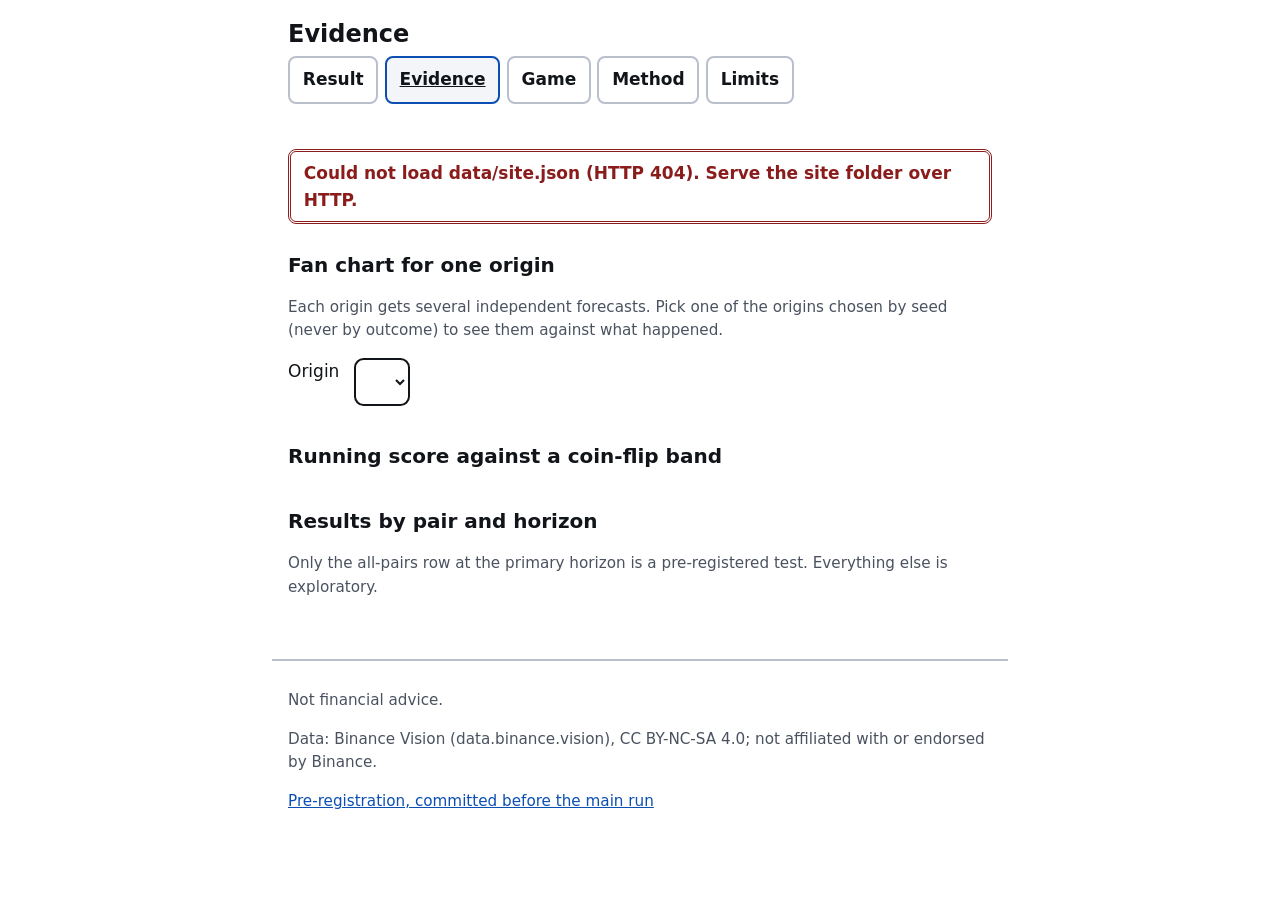
==== site/evidence.html @ 2440e0bf "Phase 5: static site against synthetic data Co-Authored-By: Claude Sonnet 5.5 <noreply@anthropic.com" ====
<!doctype html>
<html lang="en">
<head>
  <meta charset="utf-8">
  <meta name="viewport" content="width=device-width, initial-scale=1">
  <meta name="color-scheme" content="light dark">
  <title>Kronos Lab: evidence</title>
  <link rel="stylesheet" href="style.css">
  <script src="js/config.js" defer></script>
  <script src="js/common.js" defer></script>
  <script src="js/svg.js" defer></script>
  <script src="js/evidence.js" defer></script>
</head>
<body>
  <div id="synthetic-banner" role="status" hidden></div>
  <header class="site">
    <h1>Evidence</h1>
    <nav aria-label="Pages">
    <a href="index.html">Result</a>
    <a href="evidence.html" aria-current="page">Evidence</a>
    <a href="game.html">Game</a>
    <a href="method.html">Method</a>
    <a href="limits.html">Limits</a>
    </nav>
  </header>
  <main>
    <p id="load-error" class="warn" role="alert" hidden></p>

    <section aria-labelledby="h-fan">
      <h2 id="h-fan">Fan chart for one origin</h2>
      <p class="small">Each origin gets several independent forecasts. Pick one of the origins chosen by seed (never by outcome) to see them against what happened.</p>
      <div class="row"><label for="origin">Origin&nbsp;</label><select id="origin"></select></div>
      <div id="fan"></div>
      <ul class="legend" id="fan-legend"></ul>
      <p id="fan-caption" aria-live="polite"></p>
    </section>
    <section aria-labelledby="h-run">
      <h2 id="h-run">Running score against a coin-flip band</h2>
      <div id="running"></div>
      <ul class="legend" id="running-legend"></ul>
      <p class="small" id="running-note"></p>
    </section>
    <section aria-labelledby="h-table">
      <h2 id="h-table">Results by pair and horizon</h2>
      <p class="small">Only the all-pairs row at the primary horizon is a pre-registered test. Everything else is exploratory.</p>
      <div id="results"></div>
    </section>

  </main>
  <footer>
    <p>Not financial advice.</p>
    <p>Data: Binance Vision (data.binance.vision), CC BY-NC-SA 4.0; not affiliated with or endorsed by Binance.</p>
    <p><a data-prereg href="#">Pre-registration, committed before the main run</a></p>
  </footer>
</body>
</html>
---- site/style.css ----
/* Kronos Lab: mobile first, no external fonts or resources. Colours are never the only signal (dash patterns, labels). */
:root {
  --bg: #ffffff; --fg: #111418; --muted: #4a5260; --card: #f3f5f8; --line: #b9c0cc;
  --accent: #0b4fb3; --warn: #8a1c1c; --ok: #14633a;
  --c-kronos: #0b4fb3; --c-actual: #b3470b; --c-band: #8c97a8; --c-sample: #7a8aa8;
  --banner-bg: #b00020; --banner-fg: #ffffff;
}
@media (prefers-color-scheme: dark) {
  :root {
    --bg: #0e1116; --fg: #f1f3f6; --muted: #aab3c2; --card: #1a1f27; --line: #4b5563;
    --accent: #7db2ff; --warn: #ff9b9b; --ok: #7fd9a6;
    --c-kronos: #7db2ff; --c-actual: #ffb27a; --c-band: #9aa6b8; --c-sample: #8d9bb8;
    --banner-bg: #ff5470; --banner-fg: #1a0008;
  }
}
* { box-sizing: border-box; }
html { -webkit-text-size-adjust: 100%; }
body { margin: 0; background: var(--bg); color: var(--fg); font: 1.0625rem/1.55 system-ui, -apple-system, "Segoe UI", Roboto, sans-serif; overflow-wrap: anywhere; }
body.has-banner { padding-top: 3.2rem; }
#synthetic-banner { position: fixed; top: 0; left: 0; right: 0; z-index: 10; padding: .6rem .8rem; text-align: center; font-weight: 800; letter-spacing: .02em;
  background: var(--banner-bg); color: var(--banner-fg); border-bottom: 3px solid var(--fg); }
#synthetic-banner[hidden] { display: none; }
header.site, main, footer { max-width: 46rem; margin: 0 auto; padding: .8rem 1rem; }
header.site h1 { margin: .4rem 0 .2rem; font-size: 1.5rem; line-height: 1.25; }
nav { display: flex; flex-wrap: wrap; gap: .4rem; margin: .4rem 0 .2rem; }
nav a { display: inline-block; min-height: 44px; padding: .55rem .8rem; border: 2px solid var(--line); border-radius: .5rem; color: var(--fg); text-decoration: none; font-weight: 600; }
nav a[aria-current="page"] { border-color: var(--accent); background: var(--card); text-decoration: underline; }
a { color: var(--accent); }
h2 { font-size: 1.25rem; margin: 1.6rem 0 .5rem; }
h3 { font-size: 1.05rem; margin: 1.1rem 0 .3rem; }
.card { background: var(--card); border: 2px solid var(--line); border-radius: .7rem; padding: .8rem 1rem; margin: .8rem 0; }
.headline { font-size: 1.3rem; font-weight: 800; line-height: 1.3; }
.badge { display: inline-block; padding: .05rem .5rem; margin-left: .4rem; border: 2px dashed var(--muted); border-radius: .4rem; font-size: .85rem; font-weight: 700; color: var(--muted); white-space: nowrap; }
.badge.primary { border-style: solid; color: var(--ok); }
.warn { border: 3px double var(--warn); color: var(--warn); font-weight: 800; padding: .5rem .8rem; border-radius: .5rem; }
.warn[hidden], [hidden] { display: none !important; }
dl.stats { display: grid; grid-template-columns: 1fr; gap: .15rem .8rem; margin: .4rem 0; }
dl.stats dt { font-weight: 700; margin-top: .45rem; }
dl.stats dd { margin: 0; }
.tablewrap { overflow-x: auto; -webkit-overflow-scrolling: touch; }
table { border-collapse: collapse; width: 100%; font-size: .95rem; }
th, td { border: 1px solid var(--line); padding: .35rem .5rem; text-align: left; vertical-align: top; }
th { background: var(--card); }
td.num, th.num { text-align: right; font-variant-numeric: tabular-nums; }
tr.primary-row td { font-weight: 700; }
select, button, .btn { font: inherit; color: var(--fg); background: var(--bg); border: 2px solid var(--fg); border-radius: .6rem; min-height: 48px; min-width: 48px; padding: .5rem 1rem; }
button { cursor: pointer; font-weight: 800; }
button:focus-visible, select:focus-visible, a:focus-visible { outline: 4px solid var(--accent); outline-offset: 2px; }
button.call { min-width: 7rem; flex: 1 1 8rem; }
.row { display: flex; flex-wrap: wrap; gap: .6rem; margin: .6rem 0; }
svg.chart { display: block; width: 100%; height: auto; background: var(--bg); border: 2px solid var(--line); border-radius: .5rem; }
svg text { fill: var(--fg); font: .8rem system-ui, sans-serif; }
svg .axis { stroke: var(--muted); stroke-width: 1; }
svg .grid { stroke: var(--line); stroke-width: 1; stroke-dasharray: 1 4; }
svg .s-sample { fill: none; stroke: var(--c-sample); stroke-width: 1.2; stroke-dasharray: 2 3; opacity: .85; }
svg .s-mean { fill: none; stroke: var(--c-kronos); stroke-width: 3.2; }
svg .s-actual { fill: none; stroke: var(--c-actual); stroke-width: 3.2; stroke-dasharray: 9 3 2 3; }
svg .s-zero { fill: none; stroke: var(--muted); stroke-width: 1.4; stroke-dasharray: 5 4; }
svg .s-band { fill: var(--c-band); opacity: .3; stroke: none; }
svg .s-bandedge { fill: none; stroke: var(--c-band); stroke-width: 1.6; stroke-dasharray: 6 3; }
svg .s-median { fill: none; stroke: var(--c-band); stroke-width: 1.4; stroke-dasharray: 1 4; }
svg .candle-up { fill: var(--bg); stroke: var(--fg); stroke-width: 1.2; }
svg .candle-down { fill: var(--fg); stroke: var(--fg); stroke-width: 1.2; }
svg .wick { stroke: var(--fg); stroke-width: 1.2; }
svg .divider { stroke: var(--muted); stroke-width: 1.4; stroke-dasharray: 3 3; }
ul.legend { list-style: none; padding: 0; margin: .5rem 0; display: grid; gap: .3rem; }
ul.legend li { display: flex; align-items: center; gap: .6rem; }
ul.legend svg { width: 3.2rem; height: .9rem; flex: none; }
ul.legend svg line { stroke-width: 3; }
.tallies { display: grid; grid-template-columns: repeat(3, 1fr); gap: .5rem; text-align: center; }
.tallies div { border: 2px solid var(--line); border-radius: .5rem; padding: .4rem; }
.tallies strong { display: block; font-size: 1.4rem; }
footer { border-top: 2px solid var(--line); margin-top: 2rem; color: var(--muted); font-size: .95rem; }
.small { font-size: .95rem; color: var(--muted); }
@media (min-width: 40rem) { dl.stats { grid-template-columns: 17rem 1fr; } dl.stats dt { margin-top: 0; } }
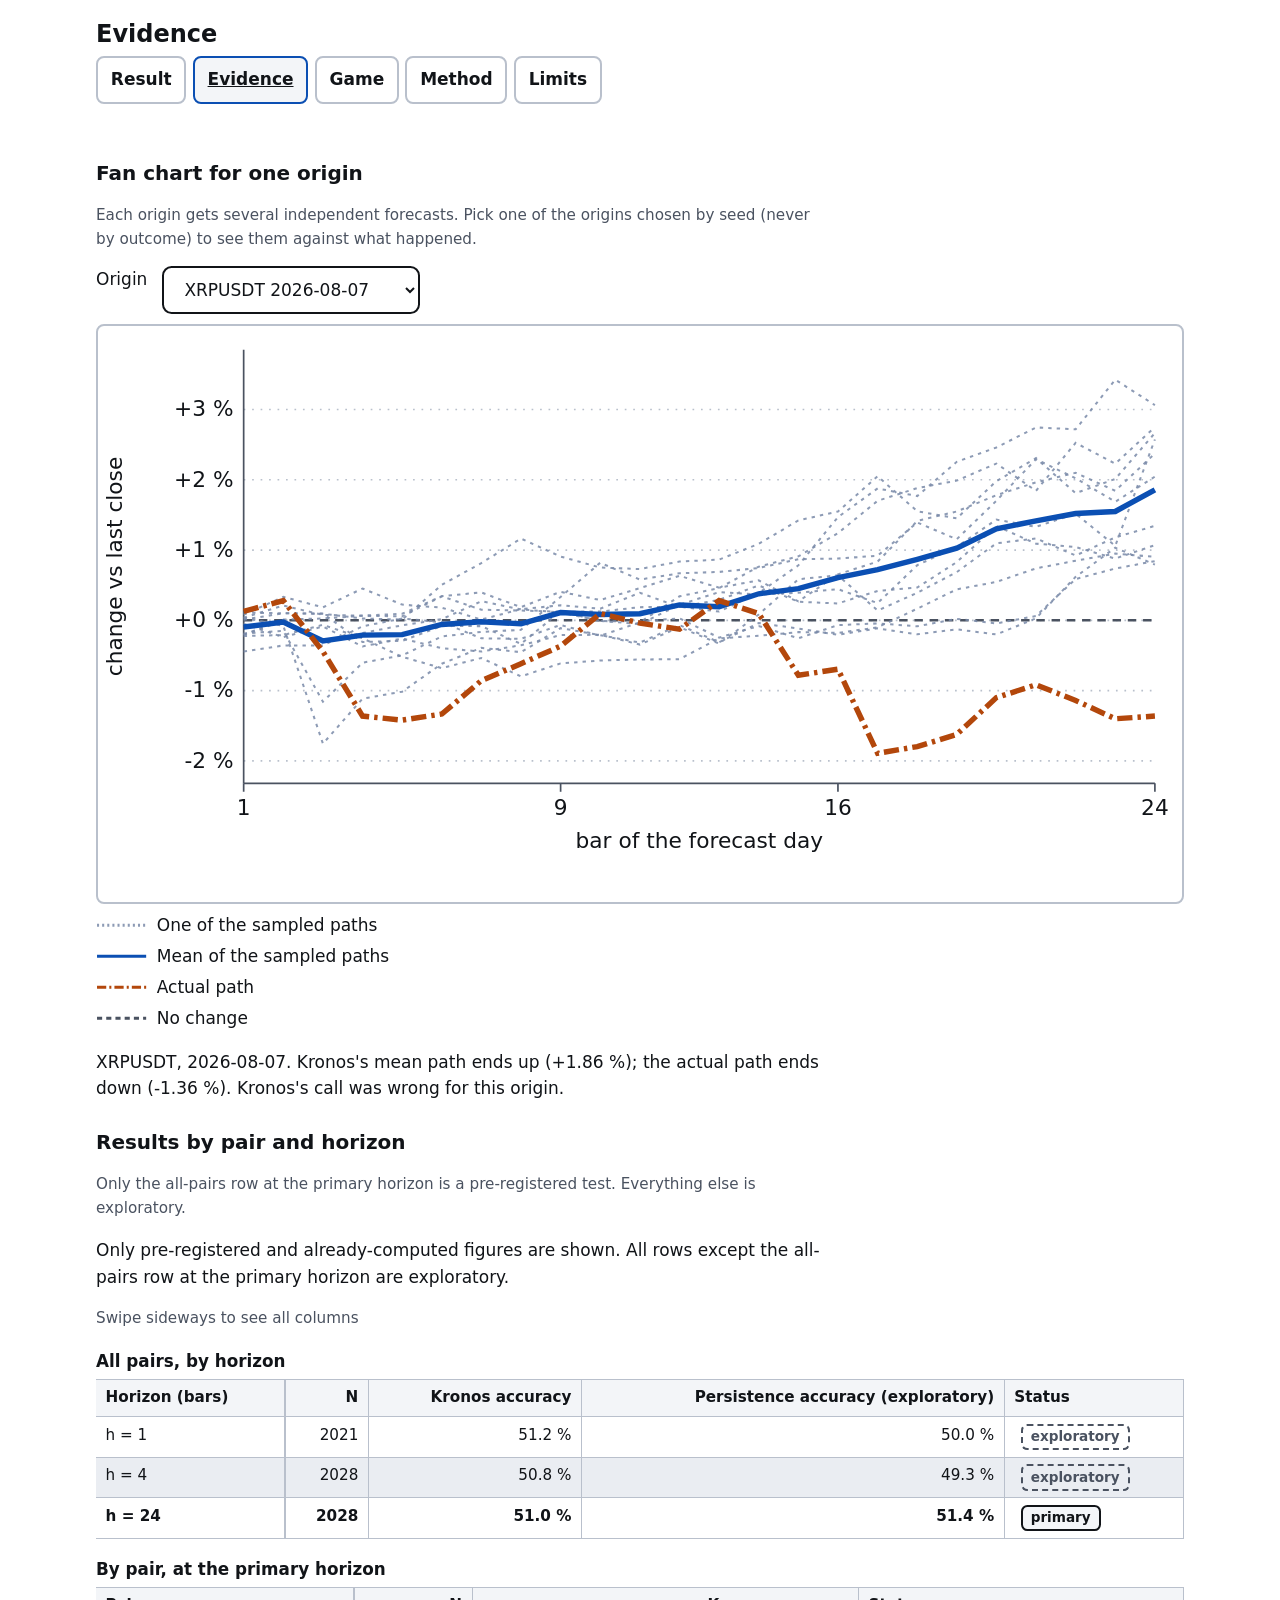
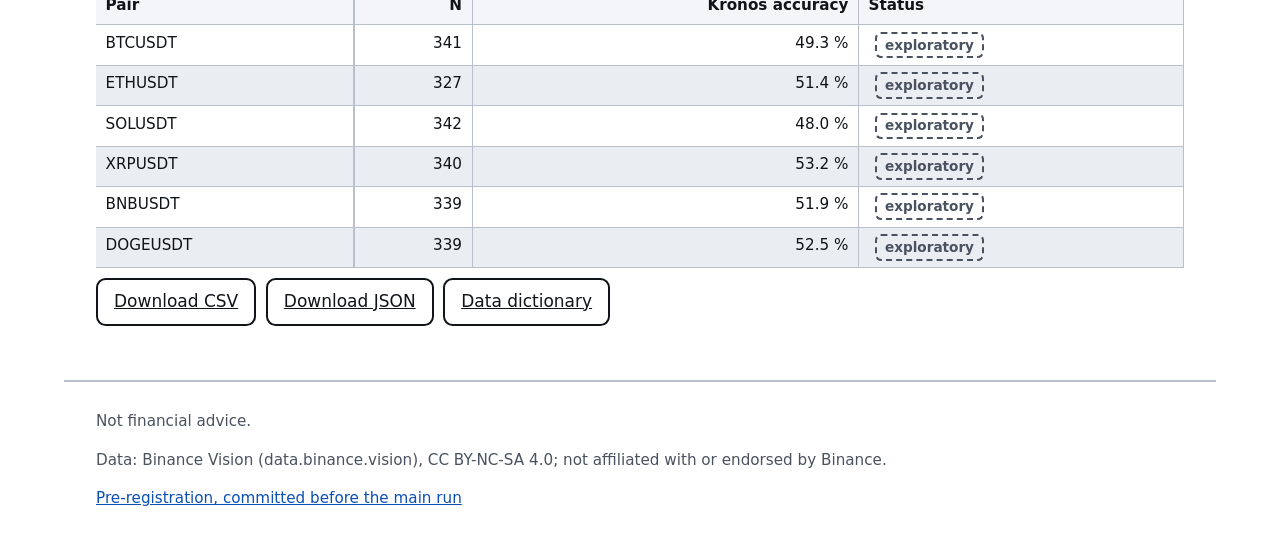
==== commit 3b2a55ae: "Phase 7d: CSV export and site polish Co-Authored-By: Claude Sonnet 5.5 <noreply@anthropic.com>" ====
--- a/site/evidence.html
+++ b/site/evidence.html
@@ -9,6 +9,7 @@
   <script src="js/config.js" defer></script>
   <script src="js/common.js" defer></script>
   <script src="js/svg.js" defer></script>
+  <script src="js/text.js" defer></script>
   <script src="js/evidence.js" defer></script>
 </head>
 <body>
@@ -44,6 +45,7 @@
       <h2 id="h-table">Results by pair and horizon</h2>
       <p class="small">Only the all-pairs row at the primary horizon is a pre-registered test. Everything else is exploratory.</p>
       <div id="results"></div>
+      <div class="row" id="downloads" hidden></div>
     </section>
 
   </main>
--- a/site/style.css
+++ b/site/style.css
@@ -1,13 +1,13 @@
 /* Kronos Lab: mobile first, no external fonts or resources. Colours are never the only signal (dash patterns, labels). */
 :root {
-  --bg: #ffffff; --fg: #111418; --muted: #4a5260; --card: #f3f5f8; --line: #b9c0cc;
+  --bg: #ffffff; --fg: #111418; --muted: #4a5260; --card: #f3f5f8; --zebra: #eaedf2; --line: #b9c0cc;
   --accent: #0b4fb3; --warn: #8a1c1c; --ok: #14633a;
   --c-kronos: #0b4fb3; --c-actual: #b3470b; --c-band: #8c97a8; --c-sample: #7a8aa8;
   --banner-bg: #b00020; --banner-fg: #ffffff;
 }
 @media (prefers-color-scheme: dark) {
   :root {
-    --bg: #0e1116; --fg: #f1f3f6; --muted: #aab3c2; --card: #1a1f27; --line: #4b5563;
+    --bg: #0e1116; --fg: #f1f3f6; --muted: #aab3c2; --card: #1a1f27; --zebra: #232a35; --line: #4b5563;
     --accent: #7db2ff; --warn: #ff9b9b; --ok: #7fd9a6;
     --c-kronos: #7db2ff; --c-actual: #ffb27a; --c-band: #9aa6b8; --c-sample: #8d9bb8;
     --banner-bg: #ff5470; --banner-fg: #1a0008;
@@ -16,11 +16,13 @@
 * { box-sizing: border-box; }
 html { -webkit-text-size-adjust: 100%; }
 body { margin: 0; background: var(--bg); color: var(--fg); font: 1.0625rem/1.55 system-ui, -apple-system, "Segoe UI", Roboto, sans-serif; overflow-wrap: anywhere; }
-body.has-banner { padding-top: 3.2rem; }
-#synthetic-banner { position: fixed; top: 0; left: 0; right: 0; z-index: 10; padding: .6rem .8rem; text-align: center; font-weight: 800; letter-spacing: .02em;
+#synthetic-banner { position: sticky; top: 0; z-index: 10; padding: .6rem .8rem; text-align: center; font-weight: 800; letter-spacing: .02em;
   background: var(--banner-bg); color: var(--banner-fg); border-bottom: 3px solid var(--fg); }
 #synthetic-banner[hidden] { display: none; }
-header.site, main, footer { max-width: 46rem; margin: 0 auto; padding: .8rem 1rem; }
+header.site, main, footer { max-width: 72rem; margin: 0 auto; padding: .8rem 1rem; }
+@media (min-width: 48rem) { header.site, main, footer { padding-left: 2rem; padding-right: 2rem; } }
+main p, main li, main dd { max-width: 46rem; }
+h1 { line-height: 1.2; }
 header.site h1 { margin: .4rem 0 .2rem; font-size: 1.5rem; line-height: 1.25; }
 nav { display: flex; flex-wrap: wrap; gap: .4rem; margin: .4rem 0 .2rem; }
 nav a { display: inline-block; min-height: 44px; padding: .55rem .8rem; border: 2px solid var(--line); border-radius: .5rem; color: var(--fg); text-decoration: none; font-weight: 600; }
@@ -31,18 +33,46 @@
 .card { background: var(--card); border: 2px solid var(--line); border-radius: .7rem; padding: .8rem 1rem; margin: .8rem 0; }
 .headline { font-size: 1.3rem; font-weight: 800; line-height: 1.3; }
 .badge { display: inline-block; padding: .05rem .5rem; margin-left: .4rem; border: 2px dashed var(--muted); border-radius: .4rem; font-size: .85rem; font-weight: 700; color: var(--muted); white-space: nowrap; }
-.badge.primary { border-style: solid; color: var(--ok); }
+.badge.primary { border-style: solid; border-color: var(--fg); color: var(--fg); background: var(--card); }
 .warn { border: 3px double var(--warn); color: var(--warn); font-weight: 800; padding: .5rem .8rem; border-radius: .5rem; }
 .warn[hidden], [hidden] { display: none !important; }
 dl.stats { display: grid; grid-template-columns: 1fr; gap: .15rem .8rem; margin: .4rem 0; }
 dl.stats dt { font-weight: 700; margin-top: .45rem; }
 dl.stats dd { margin: 0; }
-.tablewrap { overflow-x: auto; -webkit-overflow-scrolling: touch; }
-table { border-collapse: collapse; width: 100%; font-size: .95rem; }
-th, td { border: 1px solid var(--line); padding: .35rem .5rem; text-align: left; vertical-align: top; }
-th { background: var(--card); }
-td.num, th.num { text-align: right; font-variant-numeric: tabular-nums; }
+.tablewrap { overflow: auto; -webkit-overflow-scrolling: touch; max-width: 100%; max-height: 70vh; }
+main { min-width: 0; }
+table { border-collapse: separate; border-spacing: 0; width: 100%; font-size: .95rem; font-variant-numeric: tabular-nums; }
+th, td { border-bottom: 1px solid var(--line); border-right: 1px solid var(--line); padding: .4rem .6rem; text-align: left; vertical-align: top; background: var(--row, var(--bg)); }
+thead th { position: sticky; top: 0; z-index: 2; background: var(--card); border-top: 1px solid var(--line); }
+tbody tr:nth-child(even) { --row: var(--zebra); }
+td.num, th.num { text-align: right; }
 tr.primary-row td { font-weight: 700; }
+table.wide { min-width: 36rem; }
+table.wide th, table.wide td { white-space: nowrap; }
+table.sticky-first th:first-child, table.sticky-first td:first-child { position: sticky; left: 0; z-index: 1; border-right: 2px solid var(--line); }
+table.sticky-first thead th:first-child { z-index: 3; }
+.mono { font-family: ui-monospace, SFMono-Regular, Menlo, Consolas, monospace; font-size: .85rem; overflow-wrap: anywhere; }
+/* result page */
+.hero { display: grid; gap: 1rem; margin: .8rem 0; }
+@media (min-width: 48rem) { .hero { grid-template-columns: minmax(0, 1fr) minmax(0, 1.2fr); align-items: start; } }
+.verdicts { display: grid; gap: .8rem; }
+.verdict { margin: 0; }
+.verdict h3 { margin-top: 0; }
+.verdict .decision { font-size: 1.15rem; font-weight: 800; margin: .2rem 0 .6rem; }
+.kv { display: flex; justify-content: space-between; gap: 1rem; padding: .25rem 0; border-top: 1px solid var(--line); font-variant-numeric: tabular-nums; }
+.kv .v { font-weight: 700; text-align: right; }
+.plotcard { margin: 0; }
+.plot-caption { font-weight: 700; margin-bottom: .4rem; }
+.statcards { display: grid; grid-template-columns: repeat(auto-fit, minmax(13rem, 1fr)); gap: .8rem; margin: .8rem 0; }
+.stat { display: flex; flex-direction: column; gap: .2rem; margin: 0; }
+.statval { font-size: 1.35rem; font-weight: 800; font-variant-numeric: tabular-nums; }
+.statlabel { color: var(--muted); font-size: .95rem; }
+svg .ci-main { stroke: var(--fg); stroke-width: 4; }
+svg .ci-cap { stroke: var(--fg); stroke-width: 2; }
+svg .ci-naive { stroke: var(--muted); stroke-width: 2; stroke-dasharray: 2 3; }
+svg .ci-point { fill: var(--bg); stroke: var(--fg); stroke-width: 2.5; }
+svg .plot-title { font-weight: 700; }
+svg .plot-ref, svg .plot-note { fill: var(--muted); font-size: .72rem; }
 select, button, .btn { font: inherit; color: var(--fg); background: var(--bg); border: 2px solid var(--fg); border-radius: .6rem; min-height: 48px; min-width: 48px; padding: .5rem 1rem; }
 button { cursor: pointer; font-weight: 800; }
 button:focus-visible, select:focus-visible, a:focus-visible { outline: 4px solid var(--accent); outline-offset: 2px; }
@@ -73,3 +103,16 @@
 footer { border-top: 2px solid var(--line); margin-top: 2rem; color: var(--muted); font-size: .95rem; }
 .small { font-size: .95rem; color: var(--muted); }
 @media (min-width: 40rem) { dl.stats { grid-template-columns: 17rem 1fr; } dl.stats dt { margin-top: 0; } }
+
+@media (prefers-reduced-motion: reduce) { *, *::before, *::after { animation: none !important; transition: none !important; scroll-behavior: auto !important; } }
+@media print {
+  :root { --bg: #fff; --fg: #000; --muted: #333; --card: #fff; --zebra: #f0f0f0; --line: #777; }
+  nav, .row, select, button, .btn, #downloads { display: none !important; }
+  #synthetic-banner { position: static; }
+  .tablewrap { overflow: visible; max-height: none; }
+  table.wide { min-width: 0; }
+  table.wide th, table.wide td { white-space: normal; }
+  .hero { display: block; }
+  .card, figure, tr { break-inside: avoid; }
+  body { font-size: 11pt; }
+}
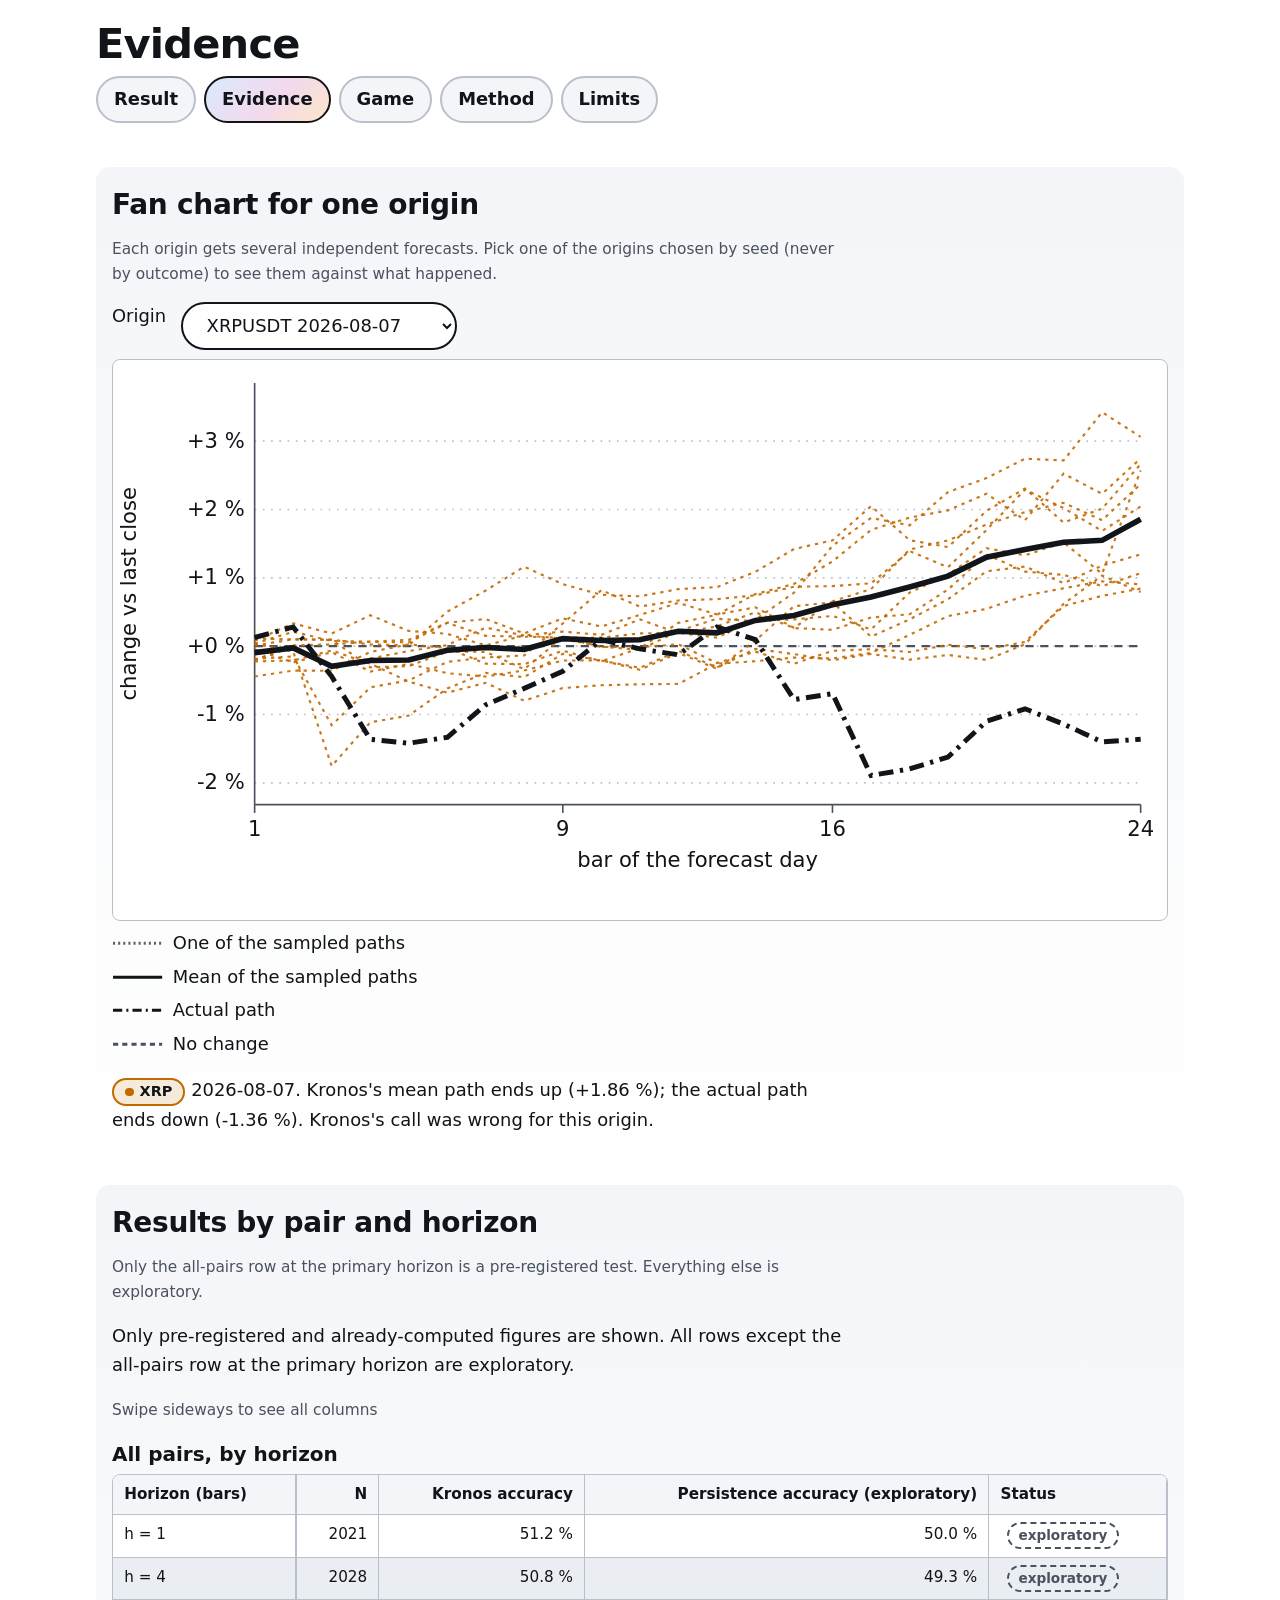
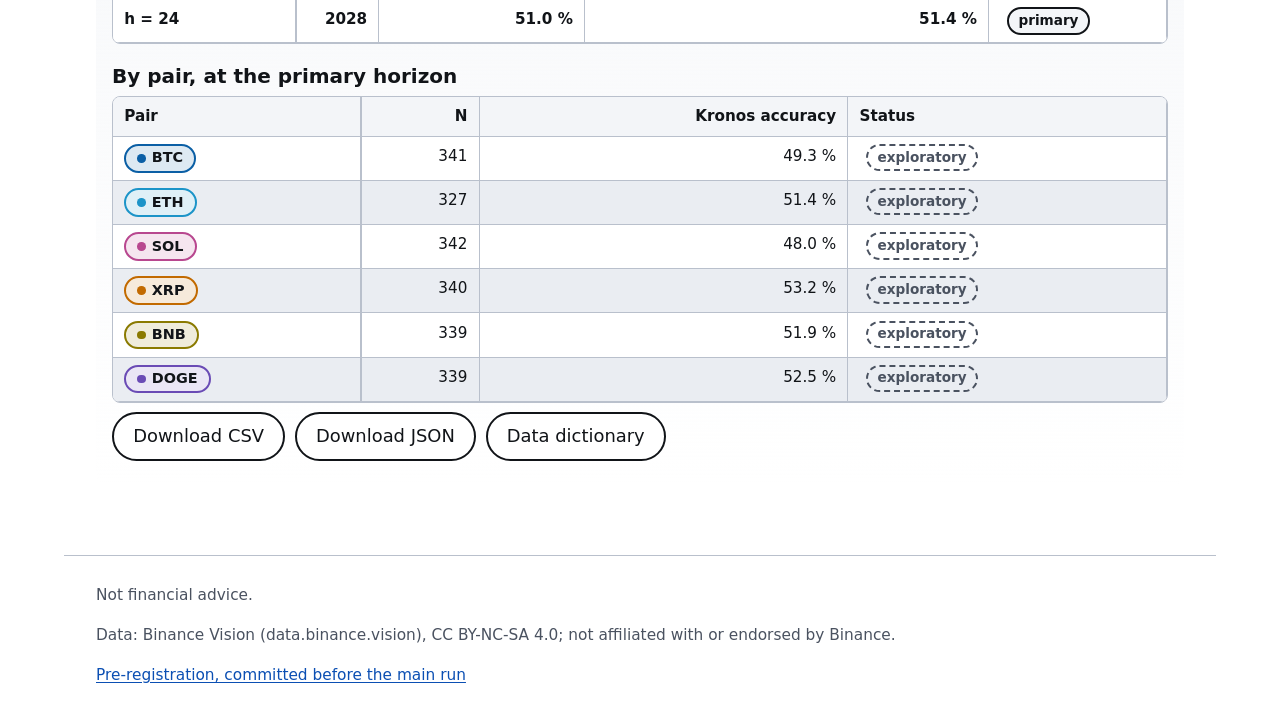
==== commit d4cf980b: "Phase 7e: visual redesign Co-Authored-By: Claude Sonnet 5.5 <noreply@anthropic.com>" ====
--- a/site/evidence.html
+++ b/site/evidence.html
@@ -7,6 +7,7 @@
   <title>Kronos Lab: evidence</title>
   <link rel="stylesheet" href="style.css">
   <script src="js/config.js" defer></script>
+  <script src="js/chips.js" defer></script>
   <script src="js/common.js" defer></script>
   <script src="js/svg.js" defer></script>
   <script src="js/text.js" defer></script>
@@ -27,7 +28,7 @@
   <main>
     <p id="load-error" class="warn" role="alert" hidden></p>
 
-    <section aria-labelledby="h-fan">
+    <section class="band" aria-labelledby="h-fan">
       <h2 id="h-fan">Fan chart for one origin</h2>
       <p class="small">Each origin gets several independent forecasts. Pick one of the origins chosen by seed (never by outcome) to see them against what happened.</p>
       <div class="row"><label for="origin">Origin&nbsp;</label><select id="origin"></select></div>
@@ -35,13 +36,13 @@
       <ul class="legend" id="fan-legend"></ul>
       <p id="fan-caption" aria-live="polite"></p>
     </section>
-    <section aria-labelledby="h-run">
+    <section class="band" aria-labelledby="h-run">
       <h2 id="h-run">Running score against a coin-flip band</h2>
       <div id="running"></div>
       <ul class="legend" id="running-legend"></ul>
       <p class="small" id="running-note"></p>
     </section>
-    <section aria-labelledby="h-table">
+    <section class="band" aria-labelledby="h-table">
       <h2 id="h-table">Results by pair and horizon</h2>
       <p class="small">Only the all-pairs row at the primary horizon is a pre-registered test. Everything else is exploratory.</p>
       <div id="results"></div>
--- a/site/style.css
+++ b/site/style.css
@@ -1,49 +1,124 @@
-/* Kronos Lab: mobile first, no external fonts or resources. Colours are never the only signal (dash patterns, labels). */
+/* Kronos Lab. Mobile first; system fonts only; no external resources.
+   Colour encodes IDENTITY (a trading pair, or the H1/H2 label), never an outcome. No green/red win-lose styling.
+   Colour is never the only signal: chips carry text, series differ by dash/shape, candles by hollow vs filled. */
 :root {
   --bg: #ffffff; --fg: #111418; --muted: #4a5260; --card: #f3f5f8; --zebra: #eaedf2; --line: #b9c0cc;
-  --accent: #0b4fb3; --warn: #8a1c1c; --ok: #14633a;
-  --c-kronos: #0b4fb3; --c-actual: #b3470b; --c-band: #8c97a8; --c-sample: #7a8aa8;
+  --accent: #0b4fb3; --warn: #8a1c1c;
   --banner-bg: #b00020; --banner-fg: #ffffff;
+  /* pair identity hues (colour-blind-safe family, no green, no red-orange) */
+  --pair-btc: #0b5fa5; --pair-eth: #1c94c8; --pair-sol: #b8478f; --pair-xrp: #c26a00; --pair-bnb: #8a7a00; --pair-doge: #6a4bb5;
+  /* test labels */
+  --h1: #3b3f9e; --h2: #8a5300;
+  --chip-mix: 14%; --tint-mix: 10%;
+  /* hero mesh (decorative tints) */
+  --mesh-1: #dbeafe; --mesh-2: #fde7c8; --mesh-3: #f3d9ec; --mesh-4: #d9f0f9;
+  --glass-bg: rgba(255, 255, 255, .70); --glass-line: rgba(17, 20, 24, .16);
+  --sh-1: 0 1px 2px rgba(17, 20, 24, .08), 0 4px 14px rgba(17, 20, 24, .08); --sh-2: 0 2px 4px rgba(17, 20, 24, .10), 0 12px 32px rgba(17, 20, 24, .14);
+  --ring: #0b4fb3;
+  --s-1: .25rem; --s-2: .5rem; --s-3: .75rem; --s-4: 1rem; --s-5: 1.5rem; --s-6: 2.5rem;
+  --r-1: .5rem; --r-2: .9rem; --r-3: 1.4rem;
+  --t-body: clamp(1rem, .96rem + .2vw, 1.125rem); --t-small: clamp(.9rem, .88rem + .1vw, .975rem);
+  --t-h1: clamp(1.7rem, 1.3rem + 2vw, 2.6rem); --t-h2: clamp(1.3rem, 1.15rem + .8vw, 1.75rem); --t-h3: clamp(1.1rem, 1.05rem + .3vw, 1.25rem);
+  --t-hero: clamp(1.5rem, 1.2rem + 1.6vw, 2.4rem);
 }
 @media (prefers-color-scheme: dark) {
   :root {
     --bg: #0e1116; --fg: #f1f3f6; --muted: #aab3c2; --card: #1a1f27; --zebra: #232a35; --line: #4b5563;
-    --accent: #7db2ff; --warn: #ff9b9b; --ok: #7fd9a6;
-    --c-kronos: #7db2ff; --c-actual: #ffb27a; --c-band: #9aa6b8; --c-sample: #8d9bb8;
+    --accent: #7db2ff; --warn: #ff9b9b;
     --banner-bg: #ff5470; --banner-fg: #1a0008;
+    --pair-btc: #5c9ceb; --pair-eth: #8adcf2; --pair-sol: #f29bcf; --pair-xrp: #f5a640; --pair-bnb: #d8c23c; --pair-doge: #b79cf0;
+    --h1: #aeb2ff; --h2: #f0b462;
+    --chip-mix: 22%; --tint-mix: 16%;
+    --mesh-1: #1b2a44; --mesh-2: #3a2a14; --mesh-3: #34203a; --mesh-4: #12303b;
+    --glass-bg: rgba(26, 31, 39, .72); --glass-line: rgba(241, 243, 246, .22);
+    --sh-1: 0 1px 2px rgba(0, 0, 0, .5), 0 4px 14px rgba(0, 0, 0, .4); --sh-2: 0 2px 4px rgba(0, 0, 0, .55), 0 12px 32px rgba(0, 0, 0, .5);
+    --ring: #7db2ff;
   }
 }
 * { box-sizing: border-box; }
-html { -webkit-text-size-adjust: 100%; }
-body { margin: 0; background: var(--bg); color: var(--fg); font: 1.0625rem/1.55 system-ui, -apple-system, "Segoe UI", Roboto, sans-serif; overflow-wrap: anywhere; }
-#synthetic-banner { position: sticky; top: 0; z-index: 10; padding: .6rem .8rem; text-align: center; font-weight: 800; letter-spacing: .02em;
+html { -webkit-text-size-adjust: 100%; scroll-behavior: smooth; scroll-padding-top: 5rem; }
+body { margin: 0; background: var(--bg); color: var(--fg); font: var(--t-body)/1.6 system-ui, -apple-system, "Segoe UI", Roboto, "Helvetica Neue", sans-serif; overflow-wrap: anywhere; }
+.sr-only { position: absolute; width: 1px; height: 1px; margin: -1px; padding: 0; overflow: hidden; clip: rect(0 0 0 0); white-space: nowrap; border: 0; }
+#synthetic-banner { position: sticky; top: 0; z-index: 20; padding: .6rem .8rem; text-align: center; font-weight: 800; letter-spacing: .02em;
   background: var(--banner-bg); color: var(--banner-fg); border-bottom: 3px solid var(--fg); }
 #synthetic-banner[hidden] { display: none; }
-header.site, main, footer { max-width: 72rem; margin: 0 auto; padding: .8rem 1rem; }
+header.site, main, footer { max-width: 72rem; margin: 0 auto; padding: var(--s-3) var(--s-4); }
 @media (min-width: 48rem) { header.site, main, footer { padding-left: 2rem; padding-right: 2rem; } }
 main p, main li, main dd { max-width: 46rem; }
-h1 { line-height: 1.2; }
-header.site h1 { margin: .4rem 0 .2rem; font-size: 1.5rem; line-height: 1.25; }
-nav { display: flex; flex-wrap: wrap; gap: .4rem; margin: .4rem 0 .2rem; }
-nav a { display: inline-block; min-height: 44px; padding: .55rem .8rem; border: 2px solid var(--line); border-radius: .5rem; color: var(--fg); text-decoration: none; font-weight: 600; }
-nav a[aria-current="page"] { border-color: var(--accent); background: var(--card); text-decoration: underline; }
-a { color: var(--accent); }
-h2 { font-size: 1.25rem; margin: 1.6rem 0 .5rem; }
-h3 { font-size: 1.05rem; margin: 1.1rem 0 .3rem; }
-.card { background: var(--card); border: 2px solid var(--line); border-radius: .7rem; padding: .8rem 1rem; margin: .8rem 0; }
-.headline { font-size: 1.3rem; font-weight: 800; line-height: 1.3; }
-.badge { display: inline-block; padding: .05rem .5rem; margin-left: .4rem; border: 2px dashed var(--muted); border-radius: .4rem; font-size: .85rem; font-weight: 700; color: var(--muted); white-space: nowrap; }
+main { min-width: 0; animation: fade-in .45s ease both; }
+h1 { line-height: 1.15; }
+header.site h1 { margin: var(--s-2) 0 var(--s-2); font-size: var(--t-h1); letter-spacing: -.02em; }
+h2 { font-size: var(--t-h2); line-height: 1.25; margin: var(--s-5) 0 var(--s-2); letter-spacing: -.01em; }
+h3 { font-size: var(--t-h3); margin: var(--s-4) 0 var(--s-1); }
+a { color: var(--accent); text-underline-offset: .15em; }
+
+/* navigation: rounded pills */
+nav { display: flex; flex-wrap: wrap; gap: var(--s-2); margin: var(--s-2) 0 var(--s-1); }
+nav a { display: inline-flex; align-items: center; min-height: 44px; padding: .45rem 1rem; border: 2px solid var(--line); border-radius: 999px; color: var(--fg);
+  text-decoration: none; font-weight: 650; background: var(--card); transition: transform .15s ease, box-shadow .15s ease, border-color .15s ease; }
+nav a[aria-current="page"] { border-color: var(--fg); background: linear-gradient(135deg, var(--mesh-1), var(--mesh-3) 55%, var(--mesh-2)); font-weight: 800; }
+@media (hover: hover) { nav a:hover { transform: translateY(-2px); box-shadow: var(--sh-1); border-color: var(--fg); } }
+
+/* focus */
+button:focus-visible, select:focus-visible, a:focus-visible, summary:focus-visible { outline: 3px solid var(--ring); outline-offset: 3px; border-radius: var(--r-1); }
+
+/* cards */
+.card { background: var(--glass-bg); border: 1px solid var(--glass-line); border-radius: var(--r-2); padding: var(--s-4) 1.1rem; margin: var(--s-3) 0; box-shadow: var(--sh-1);
+  -webkit-backdrop-filter: blur(10px); backdrop-filter: blur(10px); transition: transform .18s ease, box-shadow .18s ease; }
+@media (hover: hover) { .card:hover { transform: translateY(-2px); box-shadow: var(--sh-2); } }
+.headline { font-size: var(--t-hero); font-weight: 800; line-height: 1.2; letter-spacing: -.015em; margin: .2rem 0 var(--s-2); }
+.badge { display: inline-block; padding: .05rem .6rem; margin-left: .4rem; border: 2px dashed var(--muted); border-radius: 999px; font-size: .85rem; font-weight: 700; color: var(--muted); white-space: nowrap; }
 .badge.primary { border-style: solid; border-color: var(--fg); color: var(--fg); background: var(--card); }
-.warn { border: 3px double var(--warn); color: var(--warn); font-weight: 800; padding: .5rem .8rem; border-radius: .5rem; }
+.warn { border: 3px double var(--warn); color: var(--warn); font-weight: 800; padding: .5rem .8rem; border-radius: var(--r-1); }
 .warn[hidden], [hidden] { display: none !important; }
+.small { font-size: var(--t-small); color: var(--muted); }
 dl.stats { display: grid; grid-template-columns: 1fr; gap: .15rem .8rem; margin: .4rem 0; }
 dl.stats dt { font-weight: 700; margin-top: .45rem; }
 dl.stats dd { margin: 0; }
-.tablewrap { overflow: auto; -webkit-overflow-scrolling: touch; max-width: 100%; max-height: 70vh; }
-main { min-width: 0; }
+@media (min-width: 40rem) { dl.stats { grid-template-columns: 17rem 1fr; } dl.stats dt { margin-top: 0; } }
+
+/* result page: gradient hero. The decision card is the first visible content; the motif sits behind it and takes no space */
+.hero-band { position: relative; isolation: isolate; overflow: hidden; border-radius: var(--r-3); padding: clamp(.75rem, 3vw, 1.5rem); margin: var(--s-3) 0;
+  background:
+    radial-gradient(60% 90% at 8% 0%, var(--mesh-1), transparent 70%),
+    radial-gradient(55% 80% at 100% 10%, var(--mesh-2), transparent 70%),
+    radial-gradient(60% 90% at 70% 110%, var(--mesh-3), transparent 70%),
+    radial-gradient(50% 80% at 0% 100%, var(--mesh-4), transparent 70%),
+    var(--bg);
+  border: 1px solid var(--glass-line); }
+.hero-band .card { margin: 0 0 var(--s-2); }
+.motif { position: absolute; right: .5rem; bottom: .25rem; width: min(46%, 15rem); height: auto; opacity: .35; z-index: -1; pointer-events: none; }
+.motif .wick, .motif .candle-up, .motif .candle-down { stroke: var(--fg); }
+.hero { display: grid; gap: var(--s-4); margin: var(--s-3) 0; }
+@media (min-width: 48rem) { .hero { grid-template-columns: minmax(0, 1fr) minmax(0, 1.2fr); align-items: start; } }
+.verdicts { display: grid; gap: var(--s-3); }
+.verdict { margin: 0; border-left: 6px solid var(--acc, var(--line)); background: color-mix(in srgb, var(--acc, var(--card)) var(--tint-mix), var(--glass-bg)); }
+.verdict.h1 { --acc: var(--h1); }
+.verdict.h2 { --acc: var(--h2); }
+.verdict h3 { margin-top: 0; display: flex; flex-wrap: wrap; align-items: center; gap: var(--s-2); }
+.tag { display: inline-block; padding: .05rem .6rem; border: 2px solid var(--acc); border-radius: 999px; color: var(--acc); background: var(--bg); font-weight: 800; font-size: .85rem; letter-spacing: .04em; }
+.verdict .decision { font-size: 1.15rem; font-weight: 800; margin: .2rem 0 .6rem; }
+.kv { display: flex; justify-content: space-between; gap: 1rem; padding: .25rem 0; border-top: 1px solid var(--line); font-variant-numeric: tabular-nums; }
+.kv .v { font-weight: 700; text-align: right; }
+.plotcard { margin: 0; }
+.plot-caption { font-weight: 700; margin-bottom: .4rem; }
+.statcards { display: grid; grid-template-columns: repeat(auto-fit, minmax(13rem, 1fr)); gap: var(--s-3); margin: var(--s-3) 0; }
+.stat { display: flex; flex-direction: column; gap: .2rem; margin: 0; }
+.statval { font-size: 1.4rem; font-weight: 800; font-variant-numeric: tabular-nums; }
+.statlabel { color: var(--muted); font-size: var(--t-small); }
+
+/* pair chips: identity = hue + text */
+.chip { --pair: var(--line); display: inline-flex; align-items: center; gap: .4em; padding: .1rem .7rem; border: 2px solid var(--pair); border-radius: 999px; white-space: nowrap;
+  background: color-mix(in srgb, var(--pair) var(--chip-mix), var(--bg)); color: var(--fg); font-weight: 700; font-size: .9rem; line-height: 1.5; }
+.chip::before { content: ""; width: .6em; height: .6em; border-radius: 50%; background: var(--pair); flex: none; }
+.pair-btc { --pair: var(--pair-btc); } .pair-eth { --pair: var(--pair-eth); } .pair-sol { --pair: var(--pair-sol); }
+.pair-xrp { --pair: var(--pair-xrp); } .pair-bnb { --pair: var(--pair-bnb); } .pair-doge { --pair: var(--pair-doge); }
+
+/* tables */
+.tablewrap { overflow: auto; -webkit-overflow-scrolling: touch; max-width: 100%; max-height: 70vh; border: 1px solid var(--line); border-radius: var(--r-1); }
 table { border-collapse: separate; border-spacing: 0; width: 100%; font-size: .95rem; font-variant-numeric: tabular-nums; }
-th, td { border-bottom: 1px solid var(--line); border-right: 1px solid var(--line); padding: .4rem .6rem; text-align: left; vertical-align: top; background: var(--row, var(--bg)); }
-thead th { position: sticky; top: 0; z-index: 2; background: var(--card); border-top: 1px solid var(--line); }
+th, td { border-bottom: 1px solid var(--line); border-right: 1px solid var(--line); padding: .45rem .7rem; text-align: left; vertical-align: top; background: var(--row, var(--bg)); }
+thead th { position: sticky; top: 0; z-index: 2; background: var(--card); }
 tbody tr:nth-child(even) { --row: var(--zebra); }
 td.num, th.num { text-align: right; }
 tr.primary-row td { font-weight: 700; }
@@ -52,67 +127,91 @@
 table.sticky-first th:first-child, table.sticky-first td:first-child { position: sticky; left: 0; z-index: 1; border-right: 2px solid var(--line); }
 table.sticky-first thead th:first-child { z-index: 3; }
 .mono { font-family: ui-monospace, SFMono-Regular, Menlo, Consolas, monospace; font-size: .85rem; overflow-wrap: anywhere; }
-/* result page */
-.hero { display: grid; gap: 1rem; margin: .8rem 0; }
-@media (min-width: 48rem) { .hero { grid-template-columns: minmax(0, 1fr) minmax(0, 1.2fr); align-items: start; } }
-.verdicts { display: grid; gap: .8rem; }
-.verdict { margin: 0; }
-.verdict h3 { margin-top: 0; }
-.verdict .decision { font-size: 1.15rem; font-weight: 800; margin: .2rem 0 .6rem; }
-.kv { display: flex; justify-content: space-between; gap: 1rem; padding: .25rem 0; border-top: 1px solid var(--line); font-variant-numeric: tabular-nums; }
-.kv .v { font-weight: 700; text-align: right; }
-.plotcard { margin: 0; }
-.plot-caption { font-weight: 700; margin-bottom: .4rem; }
-.statcards { display: grid; grid-template-columns: repeat(auto-fit, minmax(13rem, 1fr)); gap: .8rem; margin: .8rem 0; }
-.stat { display: flex; flex-direction: column; gap: .2rem; margin: 0; }
-.statval { font-size: 1.35rem; font-weight: 800; font-variant-numeric: tabular-nums; }
-.statlabel { color: var(--muted); font-size: .95rem; }
+
+/* evidence: soft section bands */
+.band { background: linear-gradient(180deg, var(--card), transparent); border-radius: var(--r-2); padding: var(--s-2) var(--s-4) var(--s-4); margin: var(--s-4) 0; }
+.band > h2 { margin-top: var(--s-3); }
+
+/* controls */
+select, button, .btn { font: inherit; color: var(--fg); background: var(--bg); border: 2px solid var(--fg); border-radius: 999px; min-height: 48px; min-width: 48px; padding: .5rem 1.2rem;
+  text-decoration: none; display: inline-flex; align-items: center; justify-content: center; transition: transform .15s ease, box-shadow .15s ease; }
+button { cursor: pointer; font-weight: 800; }
+@media (hover: hover) { button:hover, .btn:hover { transform: translateY(-2px); box-shadow: var(--sh-1); } }
+button.call { min-width: 7rem; min-height: 60px; font-size: 1.15rem; flex: 1 1 8rem; }
+.row { display: flex; flex-wrap: wrap; gap: .6rem; margin: .6rem 0; }
+
+/* charts. Series are told apart by dash and weight; hue is only used for a pair's sampled paths. */
+svg.chart { display: block; width: 100%; height: auto; background: var(--bg); border: 1px solid var(--line); border-radius: var(--r-1); }
+svg text { fill: var(--fg); font: .8rem system-ui, sans-serif; }
+svg .axis { stroke: var(--muted); stroke-width: 1; }
+svg .grid { stroke: var(--line); stroke-width: 1; stroke-dasharray: 1 4; }
+svg .s-sample { fill: none; stroke: var(--pair, var(--muted)); stroke-width: 1.3; stroke-dasharray: 2 3; opacity: .9; }
+svg .s-mean { fill: none; stroke: var(--fg); stroke-width: 3.4; }
+svg .s-actual { fill: none; stroke: var(--fg); stroke-width: 3; stroke-dasharray: 9 4 2 4; }
+svg .s-zero { fill: none; stroke: var(--muted); stroke-width: 1.4; stroke-dasharray: 5 4; }
+svg .s-band { fill: var(--muted); opacity: .22; stroke: none; }
+svg .s-bandedge { fill: none; stroke: var(--muted); stroke-width: 1.6; stroke-dasharray: 6 3; }
+svg .s-median { fill: none; stroke: var(--muted); stroke-width: 1.4; stroke-dasharray: 1 4; }
+svg .candle-up { fill: var(--bg); stroke: var(--fg); stroke-width: 1.4; }
+svg .candle-down { fill: var(--fg); stroke: var(--fg); stroke-width: 1.4; }
+svg .wick { stroke: var(--fg); stroke-width: 1.2; }
+svg .divider { stroke: var(--muted); stroke-width: 1.4; stroke-dasharray: 3 3; }
 svg .ci-main { stroke: var(--fg); stroke-width: 4; }
+svg .ci-main.h1 { stroke: var(--h1); }
+svg .ci-main.h2 { stroke: var(--h2); }
 svg .ci-cap { stroke: var(--fg); stroke-width: 2; }
 svg .ci-naive { stroke: var(--muted); stroke-width: 2; stroke-dasharray: 2 3; }
 svg .ci-point { fill: var(--bg); stroke: var(--fg); stroke-width: 2.5; }
 svg .plot-title { font-weight: 700; }
 svg .plot-ref, svg .plot-note { fill: var(--muted); font-size: .72rem; }
-select, button, .btn { font: inherit; color: var(--fg); background: var(--bg); border: 2px solid var(--fg); border-radius: .6rem; min-height: 48px; min-width: 48px; padding: .5rem 1rem; }
-button { cursor: pointer; font-weight: 800; }
-button:focus-visible, select:focus-visible, a:focus-visible { outline: 4px solid var(--accent); outline-offset: 2px; }
-button.call { min-width: 7rem; flex: 1 1 8rem; }
-.row { display: flex; flex-wrap: wrap; gap: .6rem; margin: .6rem 0; }
-svg.chart { display: block; width: 100%; height: auto; background: var(--bg); border: 2px solid var(--line); border-radius: .5rem; }
-svg text { fill: var(--fg); font: .8rem system-ui, sans-serif; }
-svg .axis { stroke: var(--muted); stroke-width: 1; }
-svg .grid { stroke: var(--line); stroke-width: 1; stroke-dasharray: 1 4; }
-svg .s-sample { fill: none; stroke: var(--c-sample); stroke-width: 1.2; stroke-dasharray: 2 3; opacity: .85; }
-svg .s-mean { fill: none; stroke: var(--c-kronos); stroke-width: 3.2; }
-svg .s-actual { fill: none; stroke: var(--c-actual); stroke-width: 3.2; stroke-dasharray: 9 3 2 3; }
-svg .s-zero { fill: none; stroke: var(--muted); stroke-width: 1.4; stroke-dasharray: 5 4; }
-svg .s-band { fill: var(--c-band); opacity: .3; stroke: none; }
-svg .s-bandedge { fill: none; stroke: var(--c-band); stroke-width: 1.6; stroke-dasharray: 6 3; }
-svg .s-median { fill: none; stroke: var(--c-band); stroke-width: 1.4; stroke-dasharray: 1 4; }
-svg .candle-up { fill: var(--bg); stroke: var(--fg); stroke-width: 1.2; }
-svg .candle-down { fill: var(--fg); stroke: var(--fg); stroke-width: 1.2; }
-svg .wick { stroke: var(--fg); stroke-width: 1.2; }
-svg .divider { stroke: var(--muted); stroke-width: 1.4; stroke-dasharray: 3 3; }
 ul.legend { list-style: none; padding: 0; margin: .5rem 0; display: grid; gap: .3rem; }
 ul.legend li { display: flex; align-items: center; gap: .6rem; }
 ul.legend svg { width: 3.2rem; height: .9rem; flex: none; }
 ul.legend svg line { stroke-width: 3; }
-.tallies { display: grid; grid-template-columns: repeat(3, 1fr); gap: .5rem; text-align: center; }
-.tallies div { border: 2px solid var(--line); border-radius: .5rem; padding: .4rem; }
-.tallies strong { display: block; font-size: 1.4rem; }
-footer { border-top: 2px solid var(--line); margin-top: 2rem; color: var(--muted); font-size: .95rem; }
-.small { font-size: .95rem; color: var(--muted); }
-@media (min-width: 40rem) { dl.stats { grid-template-columns: 17rem 1fr; } dl.stats dt { margin-top: 0; } }
-
+
+/* game */
+.progressbar { height: .6rem; border: 2px solid var(--fg); border-radius: 999px; overflow: hidden; background: var(--bg); margin: var(--s-2) 0; }
+.progressbar > span { display: block; height: 100%; width: 0; background: repeating-linear-gradient(45deg, var(--fg) 0 6px, var(--muted) 6px 12px); transition: width .35s ease; }
+.tallies { display: grid; grid-template-columns: repeat(3, 1fr); gap: var(--s-2); text-align: center; }
+.tallies div { border-radius: var(--r-1); padding: .5rem .3rem; background: var(--card); border: 2px solid var(--fg); font-weight: 650; }
+.tallies .kronos { border-style: dashed; }
+.tallies .coin { border-style: dotted; }
+.tallies strong { display: block; font-size: 1.6rem; font-variant-numeric: tabular-nums; }
+.reveal { animation: rise .3s ease both; }
+
+/* long-form pages: Method and Limits */
+.longform p, .longform li, .longform dd { max-width: 70ch; }
+.layout { display: block; }
+.toc { display: none; }
+@media (min-width: 64rem) {
+  .layout { display: grid; grid-template-columns: 14rem minmax(0, 1fr); gap: 2.5rem; align-items: start; }
+  .toc { display: block; position: sticky; top: 4.5rem; padding: var(--s-3); border: 1px solid var(--line); border-radius: var(--r-2); background: var(--card); font-size: var(--t-small); }
+  .toc ul { list-style: none; margin: 0; padding: 0; display: grid; gap: .35rem; }
+  .toc p { margin: 0 0 var(--s-2); font-weight: 800; }
+}
+.callout { position: relative; padding: var(--s-3) var(--s-4); margin: var(--s-3) 0; border-radius: var(--r-1); background: var(--card); }
+.callout .label { display: inline-block; margin-bottom: .2rem; font-size: .8rem; font-weight: 800; letter-spacing: .06em; text-transform: uppercase; color: var(--fg); }
+.callout.deviation { border: 4px double var(--fg); }
+.callout.limit { border: 2px dashed var(--fg); }
+.callout.disclosure { border: 2px dotted var(--fg); }
+ul.callouts { list-style: none; padding: 0; }
+.longform .callout p { margin: .2rem 0; }
+
+footer { border-top: 1px solid var(--line); margin-top: var(--s-6); color: var(--muted); font-size: var(--t-small); }
+
+@keyframes fade-in { from { opacity: 0; transform: translateY(6px); } to { opacity: 1; transform: none; } }
+@keyframes rise { from { opacity: 0; transform: translateY(8px); } to { opacity: 1; transform: none; } }
 @media (prefers-reduced-motion: reduce) { *, *::before, *::after { animation: none !important; transition: none !important; scroll-behavior: auto !important; } }
 @media print {
-  :root { --bg: #fff; --fg: #000; --muted: #333; --card: #fff; --zebra: #f0f0f0; --line: #777; }
-  nav, .row, select, button, .btn, #downloads { display: none !important; }
+  :root { --bg: #fff; --fg: #000; --muted: #333; --card: #fff; --zebra: #f0f0f0; --line: #777; --glass-bg: #fff; --sh-1: none; --sh-2: none; }
+  nav, .row, select, button, .btn, #downloads, .motif, .toc { display: none !important; }
   #synthetic-banner { position: static; }
-  .tablewrap { overflow: visible; max-height: none; }
+  .hero-band { background: none; border: 0; padding: 0; }
+  .card { backdrop-filter: none; box-shadow: none; }
+  .tablewrap { overflow: visible; max-height: none; border: 0; }
   table.wide { min-width: 0; }
   table.wide th, table.wide td { white-space: normal; }
-  .hero { display: block; }
+  .hero, .layout { display: block; }
   .card, figure, tr { break-inside: avoid; }
   body { font-size: 11pt; }
 }
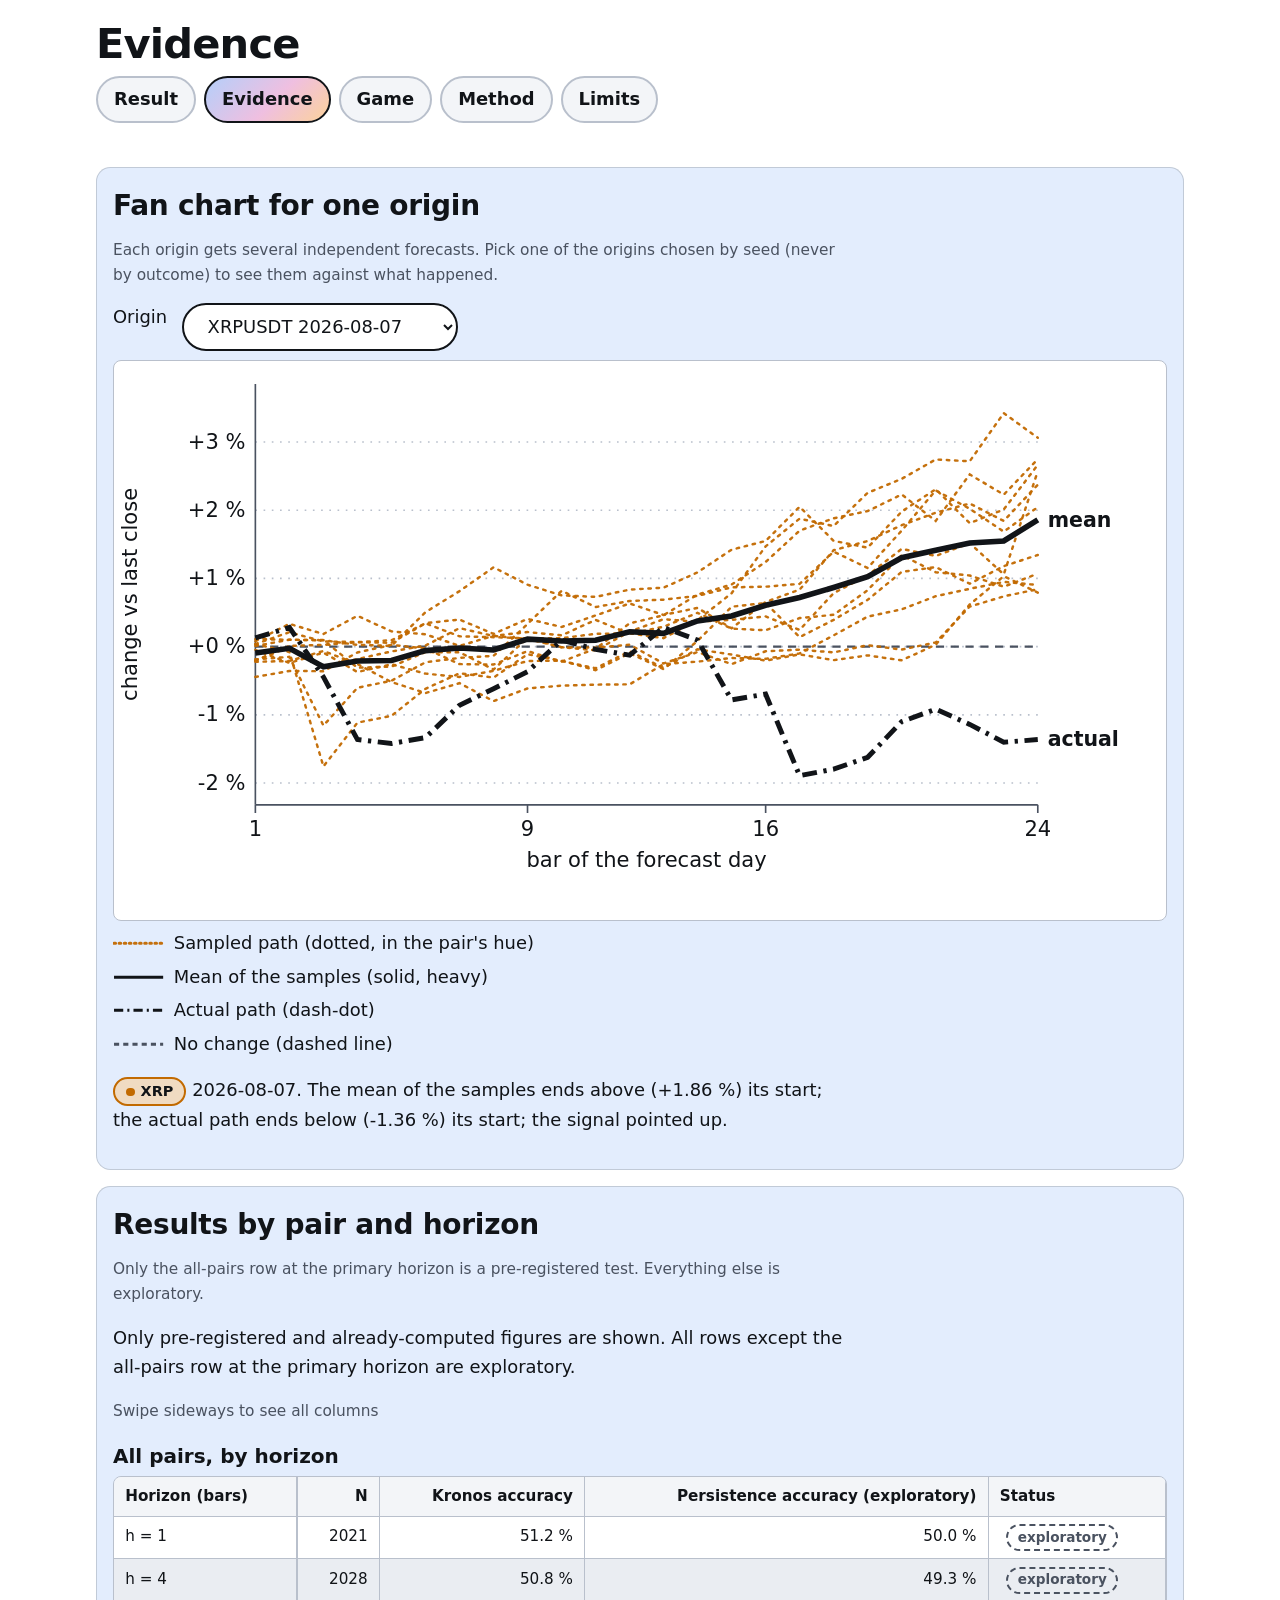
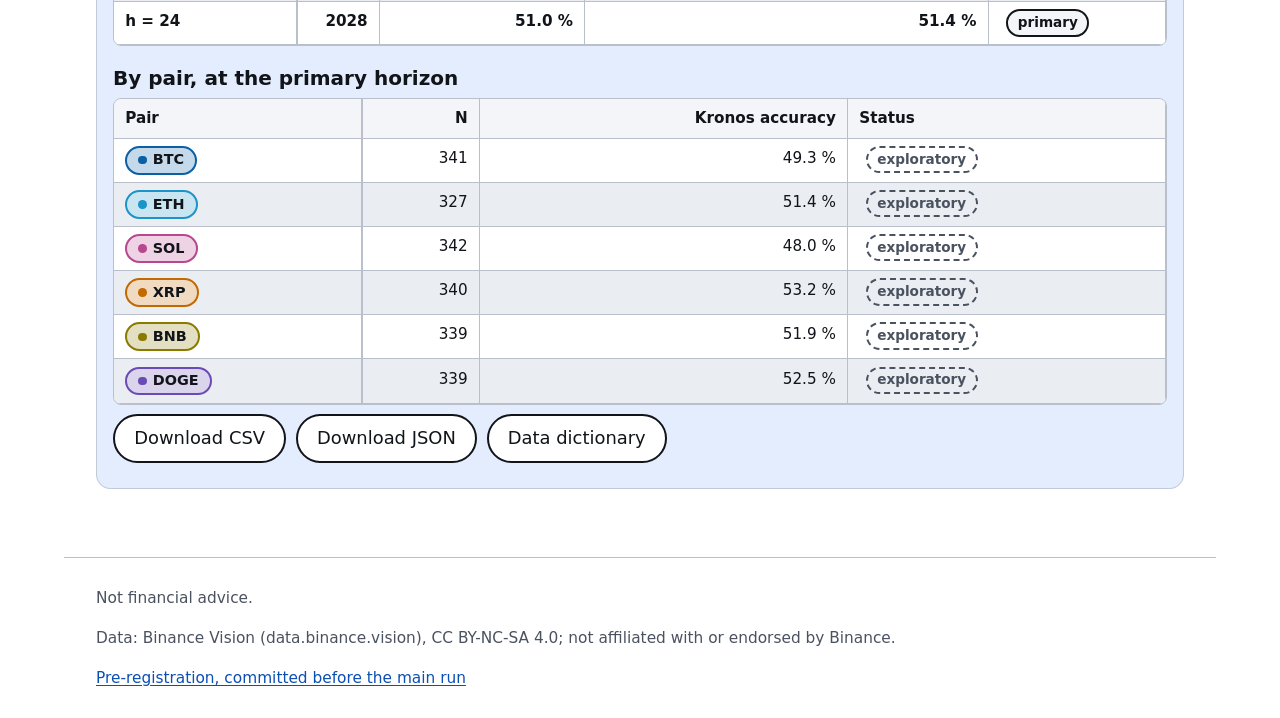
==== commit 14d3fb22: "Phase 7f: site fixes round 1 Co-Authored-By: Claude Sonnet 5.5 <noreply@anthropic.com>" ====
--- a/site/evidence.html
+++ b/site/evidence.html
@@ -13,7 +13,7 @@
   <script src="js/text.js" defer></script>
   <script src="js/evidence.js" defer></script>
 </head>
-<body>
+<body class="page-evidence">
   <div id="synthetic-banner" role="status" hidden></div>
   <header class="site">
     <h1>Evidence</h1>
--- a/site/style.css
+++ b/site/style.css
@@ -9,9 +9,10 @@
   --pair-btc: #0b5fa5; --pair-eth: #1c94c8; --pair-sol: #b8478f; --pair-xrp: #c26a00; --pair-bnb: #8a7a00; --pair-doge: #6a4bb5;
   /* test labels */
   --h1: #3b3f9e; --h2: #8a5300;
-  --chip-mix: 14%; --tint-mix: 10%;
+  --you: #1a0b65; --kronos: #65470b; --coin: #796487;
+  --chip-mix: 24%; --tint-mix: 10%;
   /* hero mesh (decorative tints) */
-  --mesh-1: #dbeafe; --mesh-2: #fde7c8; --mesh-3: #f3d9ec; --mesh-4: #d9f0f9;
+  --mesh-1: #b4cffa; --mesh-2: #fcd29b; --mesh-3: #efbfe0; --mesh-4: #b4e2f6;
   --glass-bg: rgba(255, 255, 255, .70); --glass-line: rgba(17, 20, 24, .16);
   --sh-1: 0 1px 2px rgba(17, 20, 24, .08), 0 4px 14px rgba(17, 20, 24, .08); --sh-2: 0 2px 4px rgba(17, 20, 24, .10), 0 12px 32px rgba(17, 20, 24, .14);
   --ring: #0b4fb3;
@@ -28,8 +29,9 @@
     --banner-bg: #ff5470; --banner-fg: #1a0008;
     --pair-btc: #5c9ceb; --pair-eth: #8adcf2; --pair-sol: #f29bcf; --pair-xrp: #f5a640; --pair-bnb: #d8c23c; --pair-doge: #b79cf0;
     --h1: #aeb2ff; --h2: #f0b462;
-    --chip-mix: 22%; --tint-mix: 16%;
-    --mesh-1: #1b2a44; --mesh-2: #3a2a14; --mesh-3: #34203a; --mesh-4: #12303b;
+    --you: #6347eb; --kronos: #f6ddac; --coin: #bfb3c7;
+    --chip-mix: 32%; --tint-mix: 16%;
+    --mesh-1: #1c3a74; --mesh-2: #5a3d0c; --mesh-3: #5a2a66; --mesh-4: #0f4a5e;
     --glass-bg: rgba(26, 31, 39, .72); --glass-line: rgba(241, 243, 246, .22);
     --sh-1: 0 1px 2px rgba(0, 0, 0, .5), 0 4px 14px rgba(0, 0, 0, .4); --sh-2: 0 2px 4px rgba(0, 0, 0, .55), 0 12px 32px rgba(0, 0, 0, .5);
     --ring: #7db2ff;
@@ -107,6 +109,9 @@
 .statval { font-size: 1.4rem; font-weight: 800; font-variant-numeric: tabular-nums; }
 .statlabel { color: var(--muted); font-size: var(--t-small); }
 
+details.allnums { margin: var(--s-3) 0; }
+details.allnums > summary { cursor: pointer; font-weight: 700; padding: var(--s-2) 0; min-height: 44px; display: flex; align-items: center; }
+
 /* pair chips: identity = hue + text */
 .chip { --pair: var(--line); display: inline-flex; align-items: center; gap: .4em; padding: .1rem .7rem; border: 2px solid var(--pair); border-radius: 999px; white-space: nowrap;
   background: color-mix(in srgb, var(--pair) var(--chip-mix), var(--bg)); color: var(--fg); font-weight: 700; font-size: .9rem; line-height: 1.5; }
@@ -129,8 +134,10 @@
 .mono { font-family: ui-monospace, SFMono-Regular, Menlo, Consolas, monospace; font-size: .85rem; overflow-wrap: anywhere; }
 
 /* evidence: soft section bands */
-.band { background: linear-gradient(180deg, var(--card), transparent); border-radius: var(--r-2); padding: var(--s-2) var(--s-4) var(--s-4); margin: var(--s-4) 0; }
+.band { background: color-mix(in srgb, var(--band-tint, var(--mesh-1)) 38%, var(--bg)); border: 1px solid var(--glass-line); border-radius: var(--r-2); padding: var(--s-2) var(--s-4) var(--s-4); margin: var(--s-4) 0; }
 .band > h2 { margin-top: var(--s-3); }
+.page-result { --band-tint: var(--mesh-2); } .page-evidence { --band-tint: var(--mesh-1); } .page-game { --band-tint: var(--mesh-3); }
+.page-method { --band-tint: var(--mesh-4); } .page-limits { --band-tint: var(--mesh-2); }
 
 /* controls */
 select, button, .btn { font: inherit; color: var(--fg); background: var(--bg); border: 2px solid var(--fg); border-radius: 999px; min-height: 48px; min-width: 48px; padding: .5rem 1.2rem;
@@ -145,7 +152,7 @@
 svg text { fill: var(--fg); font: .8rem system-ui, sans-serif; }
 svg .axis { stroke: var(--muted); stroke-width: 1; }
 svg .grid { stroke: var(--line); stroke-width: 1; stroke-dasharray: 1 4; }
-svg .s-sample { fill: none; stroke: var(--pair, var(--muted)); stroke-width: 1.3; stroke-dasharray: 2 3; opacity: .9; }
+svg .s-sample { fill: none; stroke: var(--pair, var(--muted)); stroke-width: 1.5; stroke-dasharray: 1.5 3.5; stroke-linecap: round; opacity: .95; }
 svg .s-mean { fill: none; stroke: var(--fg); stroke-width: 3.4; }
 svg .s-actual { fill: none; stroke: var(--fg); stroke-width: 3; stroke-dasharray: 9 4 2 4; }
 svg .s-zero { fill: none; stroke: var(--muted); stroke-width: 1.4; stroke-dasharray: 5 4; }
@@ -163,6 +170,7 @@
 svg .ci-naive { stroke: var(--muted); stroke-width: 2; stroke-dasharray: 2 3; }
 svg .ci-point { fill: var(--bg); stroke: var(--fg); stroke-width: 2.5; }
 svg .plot-title { font-weight: 700; }
+svg .end-label { font-weight: 700; font-size: .78rem; }
 svg .plot-ref, svg .plot-note { fill: var(--muted); font-size: .72rem; }
 ul.legend { list-style: none; padding: 0; margin: .5rem 0; display: grid; gap: .3rem; }
 ul.legend li { display: flex; align-items: center; gap: .6rem; }
@@ -173,9 +181,10 @@
 .progressbar { height: .6rem; border: 2px solid var(--fg); border-radius: 999px; overflow: hidden; background: var(--bg); margin: var(--s-2) 0; }
 .progressbar > span { display: block; height: 100%; width: 0; background: repeating-linear-gradient(45deg, var(--fg) 0 6px, var(--muted) 6px 12px); transition: width .35s ease; }
 .tallies { display: grid; grid-template-columns: repeat(3, 1fr); gap: var(--s-2); text-align: center; }
-.tallies div { border-radius: var(--r-1); padding: .5rem .3rem; background: var(--card); border: 2px solid var(--fg); font-weight: 650; }
-.tallies .kronos { border-style: dashed; }
-.tallies .coin { border-style: dotted; }
+.tallies div { --acc: var(--fg); border-radius: var(--r-1); padding: .5rem .3rem; background: color-mix(in srgb, var(--acc) var(--tint-mix), var(--card)); border: 3px solid var(--acc); font-weight: 650; }
+.tallies .you { --acc: var(--you); }
+.tallies .kronos { --acc: var(--kronos); border-style: dashed; }
+.tallies .coin { --acc: var(--coin); border-style: dotted; }
 .tallies strong { display: block; font-size: 1.6rem; font-variant-numeric: tabular-nums; }
 .reveal { animation: rise .3s ease both; }
 
@@ -190,7 +199,9 @@
   .toc p { margin: 0 0 var(--s-2); font-weight: 800; }
 }
 .callout { position: relative; padding: var(--s-3) var(--s-4); margin: var(--s-3) 0; border-radius: var(--r-1); background: var(--card); }
-.callout .label { display: inline-block; margin-bottom: .2rem; font-size: .8rem; font-weight: 800; letter-spacing: .06em; text-transform: uppercase; color: var(--fg); }
+.callout { list-style: none; }
+.callout::marker { content: ""; }
+.callout .label { display: block; margin: 0 0 .3rem; font-size: .8rem; font-weight: 800; letter-spacing: .08em; font-variant-caps: all-small-caps; color: var(--fg); white-space: nowrap; }
 .callout.deviation { border: 4px double var(--fg); }
 .callout.limit { border: 2px dashed var(--fg); }
 .callout.disclosure { border: 2px dotted var(--fg); }
@@ -199,8 +210,8 @@
 
 footer { border-top: 1px solid var(--line); margin-top: var(--s-6); color: var(--muted); font-size: var(--t-small); }
 
-@keyframes fade-in { from { opacity: 0; transform: translateY(6px); } to { opacity: 1; transform: none; } }
-@keyframes rise { from { opacity: 0; transform: translateY(8px); } to { opacity: 1; transform: none; } }
+@keyframes fade-in { from { transform: translateY(6px); } to { transform: none; } }
+@keyframes rise { from { transform: translateY(8px); } to { transform: none; } }
 @media (prefers-reduced-motion: reduce) { *, *::before, *::after { animation: none !important; transition: none !important; scroll-behavior: auto !important; } }
 @media print {
   :root { --bg: #fff; --fg: #000; --muted: #333; --card: #fff; --zebra: #f0f0f0; --line: #777; --glass-bg: #fff; --sh-1: none; --sh-2: none; }
